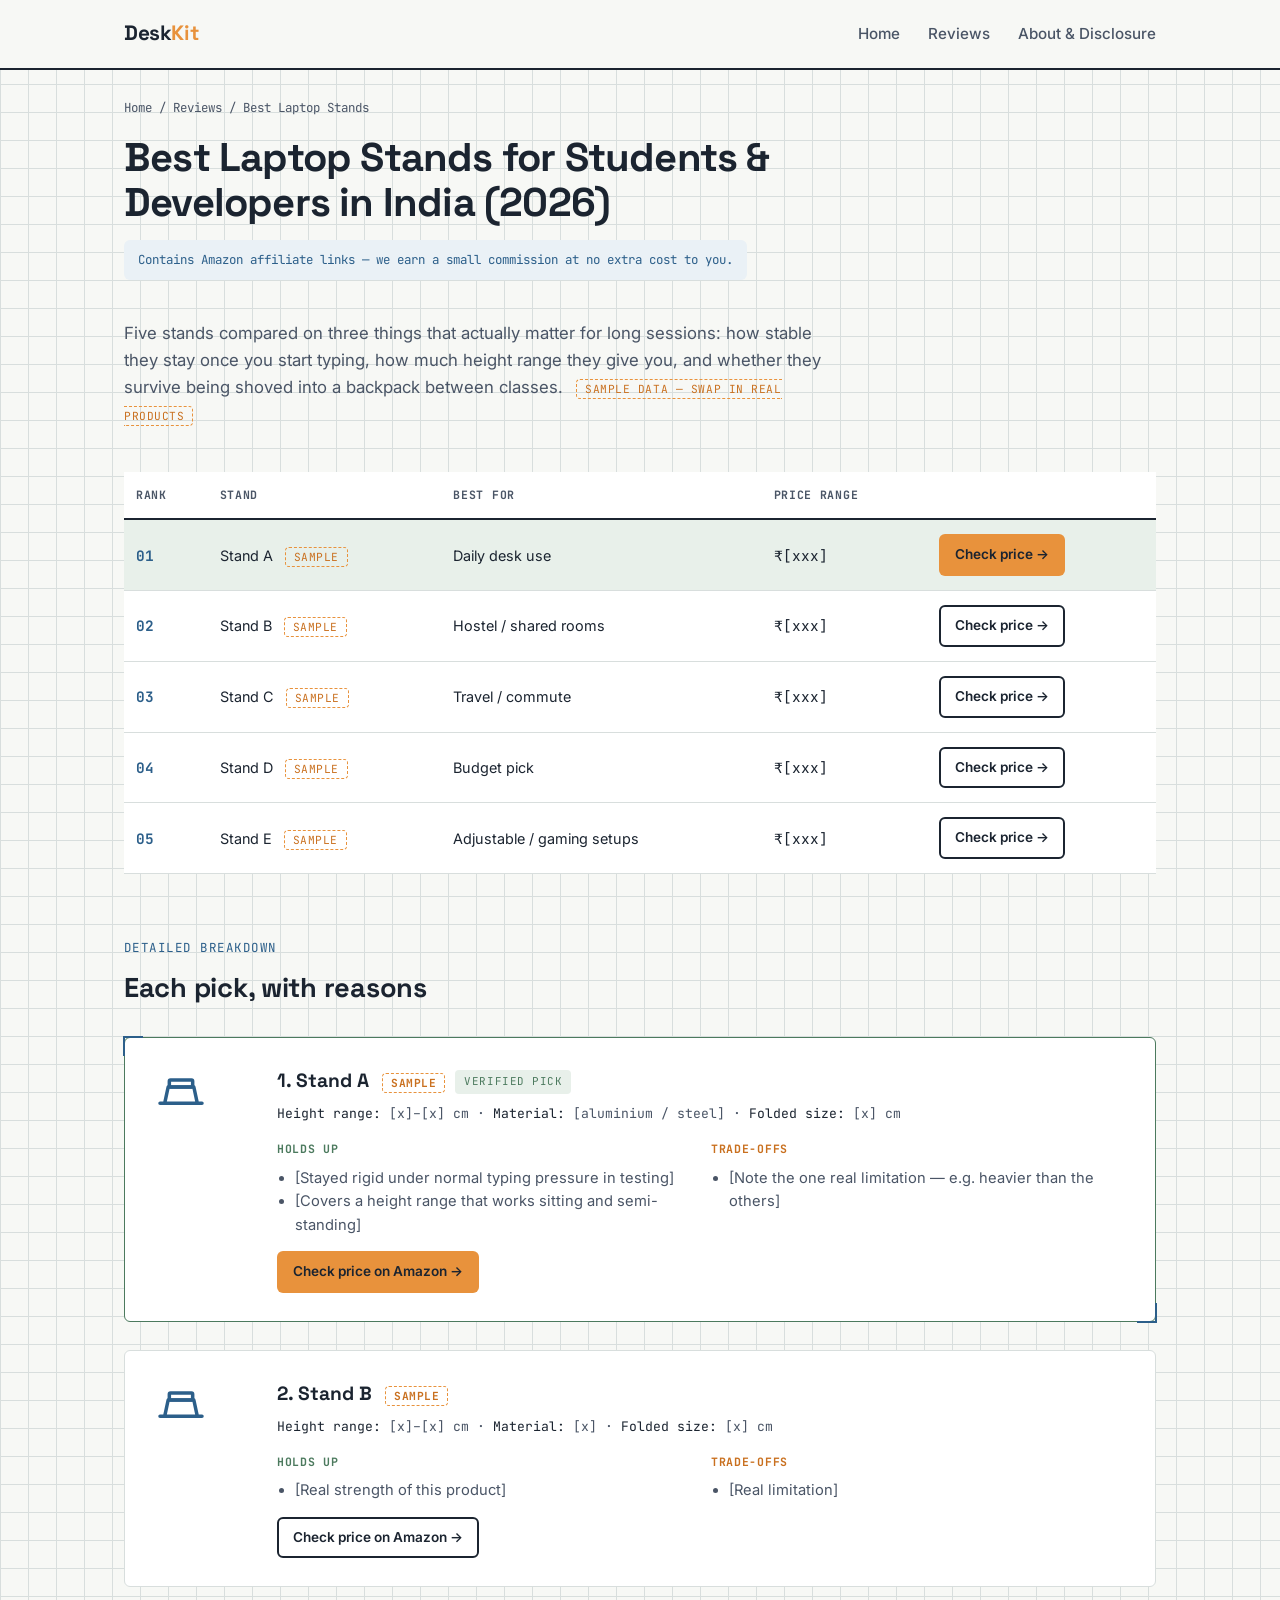
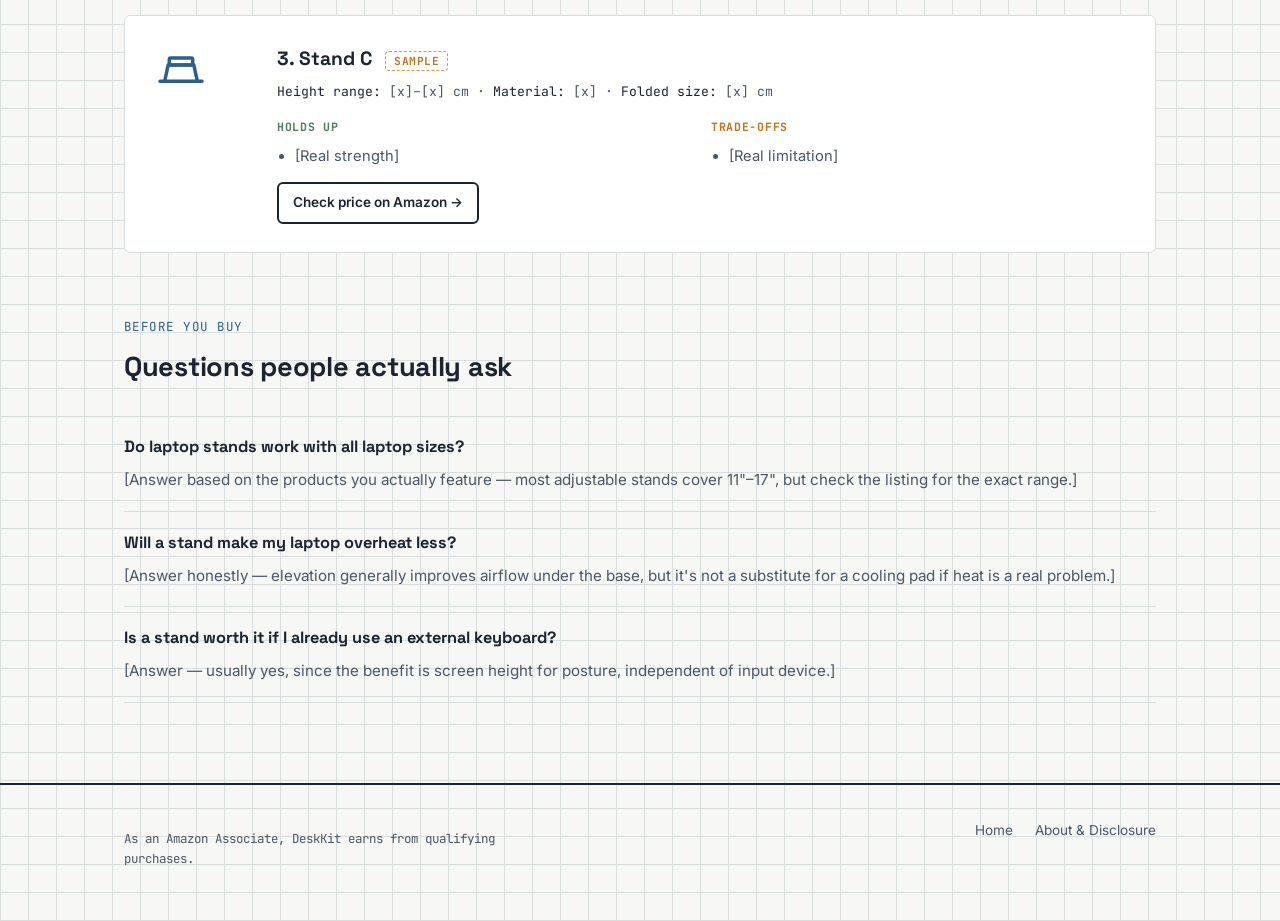
==== reviews/best-laptop-stands.html @ d8e2a45a "first commit" ====
<!DOCTYPE html>
<html lang="en">
<head>
<meta charset="UTF-8">
<meta name="viewport" content="width=device-width, initial-scale=1.0">
<title>Best Laptop Stands for Students &amp; Developers in India (2026) — DeskKit</title>
<meta name="description" content="Five laptop stands compared on height range, stability and packability for students and developers working from a desk, hostel room or library.">
<link rel="preconnect" href="https://fonts.googleapis.com">
<link href="https://fonts.googleapis.com/css2?family=Space+Grotesk:wght@500;700&family=Inter:wght@400;500;600&family=JetBrains+Mono:wght@400;500&display=swap" rel="stylesheet">
<link rel="stylesheet" href="../assets/style.css">
</head>
<body>

<header class="site-header">
  <div class="wrap">
    <a href="../index.html" class="logo">Desk<span>Kit</span></a>
    <nav class="main-nav" id="mainNav">
      <a href="../index.html">Home</a>
      <a href="best-laptop-stands.html">Reviews</a>
      <a href="../about.html">About &amp; Disclosure</a>
    </nav>
    <button class="nav-toggle" id="navToggle" aria-label="Toggle menu" aria-expanded="false">≡</button>
  </div>
</header>

<main class="wrap">
  <p class="breadcrumb"><a href="../index.html">Home</a> / <a href="../index.html">Reviews</a> / Best Laptop Stands</p>

  <div class="review-header">
    <h1>Best Laptop Stands for Students &amp; Developers in India (2026)</h1>
    <span class="disclosure-note">Contains Amazon affiliate links — we earn a small commission at no extra cost to you.</span>
    <p class="lead-text">Five stands compared on three things that actually matter for long sessions: how stable they stay once you start typing, how much height range they give you, and whether they survive being shoved into a backpack between classes. <span class="sample-flag">Sample data — swap in real products</span></p>
  </div>

  <div class="spec-table-wrap">
    <table class="spec-table">
      <thead>
        <tr>
          <th>Rank</th>
          <th>Stand</th>
          <th>Best for</th>
          <th>Price range</th>
          <th></th>
        </tr>
      </thead>
      <tbody>
        <tr class="is-top">
          <td class="rank">01</td>
          <td>Stand A <span class="sample-flag">sample</span></td>
          <td>Daily desk use</td>
          <td class="price">₹[xxx]</td>
          <td><a href="#REPLACE_WITH_AMAZON_AFFILIATE_LINK" class="btn btn-primary btn-sm">Check price →</a></td>
        </tr>
        <tr>
          <td class="rank">02</td>
          <td>Stand B <span class="sample-flag">sample</span></td>
          <td>Hostel / shared rooms</td>
          <td class="price">₹[xxx]</td>
          <td><a href="#REPLACE_WITH_AMAZON_AFFILIATE_LINK" class="btn btn-outline btn-sm">Check price →</a></td>
        </tr>
        <tr>
          <td class="rank">03</td>
          <td>Stand C <span class="sample-flag">sample</span></td>
          <td>Travel / commute</td>
          <td class="price">₹[xxx]</td>
          <td><a href="#REPLACE_WITH_AMAZON_AFFILIATE_LINK" class="btn btn-outline btn-sm">Check price →</a></td>
        </tr>
        <tr>
          <td class="rank">04</td>
          <td>Stand D <span class="sample-flag">sample</span></td>
          <td>Budget pick</td>
          <td class="price">₹[xxx]</td>
          <td><a href="#REPLACE_WITH_AMAZON_AFFILIATE_LINK" class="btn btn-outline btn-sm">Check price →</a></td>
        </tr>
        <tr>
          <td class="rank">05</td>
          <td>Stand E <span class="sample-flag">sample</span></td>
          <td>Adjustable / gaming setups</td>
          <td class="price">₹[xxx]</td>
          <td><a href="#REPLACE_WITH_AMAZON_AFFILIATE_LINK" class="btn btn-outline btn-sm">Check price →</a></td>
        </tr>
      </tbody>
    </table>
  </div>

  <div class="section-head">
    <p class="eyebrow">Detailed breakdown</p>
    <h2>Each pick, with reasons</h2>
  </div>

  <div class="product-block is-verified reveal frame-marks">
    <svg class="icon" viewBox="0 0 24 24" fill="none" stroke="currentColor" stroke-width="1.5">
      <path d="M3 16h18M5 16l1.5-7h11L19 16" stroke-linecap="round" stroke-linejoin="round"/>
      <rect x="7" y="6" width="10" height="3" rx="0.5"/>
    </svg>
    <div>
      <div class="product-title-row">
        <h3>1. Stand A <span class="sample-flag">sample</span></h3>
        <span class="badge-verified">Verified pick</span>
      </div>
      <div class="spec-row"><span class="label">Height range:</span> [x]–[x] cm · <span class="label">Material:</span> [aluminium / steel] · <span class="label">Folded size:</span> [x] cm</div>
      <div class="pros-cons">
        <div class="pros">
          <h4>Holds up</h4>
          <ul>
            <li>[Stayed rigid under normal typing pressure in testing]</li>
            <li>[Covers a height range that works sitting and semi-standing]</li>
          </ul>
        </div>
        <div class="cons">
          <h4>Trade-offs</h4>
          <ul>
            <li>[Note the one real limitation — e.g. heavier than the others]</li>
          </ul>
        </div>
      </div>
      <a href="#REPLACE_WITH_AMAZON_AFFILIATE_LINK" class="btn btn-primary btn-sm">Check price on Amazon →</a>
    </div>
  </div>

  <div class="product-block reveal">
    <svg class="icon" viewBox="0 0 24 24" fill="none" stroke="currentColor" stroke-width="1.5">
      <path d="M3 16h18M5 16l1.5-7h11L19 16" stroke-linecap="round" stroke-linejoin="round"/>
      <rect x="7" y="6" width="10" height="3" rx="0.5"/>
    </svg>
    <div>
      <div class="product-title-row">
        <h3>2. Stand B <span class="sample-flag">sample</span></h3>
      </div>
      <div class="spec-row"><span class="label">Height range:</span> [x]–[x] cm · <span class="label">Material:</span> [x] · <span class="label">Folded size:</span> [x] cm</div>
      <div class="pros-cons">
        <div class="pros">
          <h4>Holds up</h4>
          <ul>
            <li>[Real strength of this product]</li>
          </ul>
        </div>
        <div class="cons">
          <h4>Trade-offs</h4>
          <ul>
            <li>[Real limitation]</li>
          </ul>
        </div>
      </div>
      <a href="#REPLACE_WITH_AMAZON_AFFILIATE_LINK" class="btn btn-outline btn-sm">Check price on Amazon →</a>
    </div>
  </div>

  <div class="product-block reveal">
    <svg class="icon" viewBox="0 0 24 24" fill="none" stroke="currentColor" stroke-width="1.5">
      <path d="M3 16h18M5 16l1.5-7h11L19 16" stroke-linecap="round" stroke-linejoin="round"/>
      <rect x="7" y="6" width="10" height="3" rx="0.5"/>
    </svg>
    <div>
      <div class="product-title-row">
        <h3>3. Stand C <span class="sample-flag">sample</span></h3>
      </div>
      <div class="spec-row"><span class="label">Height range:</span> [x]–[x] cm · <span class="label">Material:</span> [x] · <span class="label">Folded size:</span> [x] cm</div>
      <div class="pros-cons">
        <div class="pros">
          <h4>Holds up</h4>
          <ul><li>[Real strength]</li></ul>
        </div>
        <div class="cons">
          <h4>Trade-offs</h4>
          <ul><li>[Real limitation]</li></ul>
        </div>
      </div>
      <a href="#REPLACE_WITH_AMAZON_AFFILIATE_LINK" class="btn btn-outline btn-sm">Check price on Amazon →</a>
    </div>
  </div>

  <div class="section-head">
    <p class="eyebrow">Before you buy</p>
    <h2>Questions people actually ask</h2>
  </div>

  <div class="faq">
    <div class="faq-item">
      <h4>Do laptop stands work with all laptop sizes?</h4>
      <p>[Answer based on the products you actually feature — most adjustable stands cover 11"–17", but check the listing for the exact range.]</p>
    </div>
    <div class="faq-item">
      <h4>Will a stand make my laptop overheat less?</h4>
      <p>[Answer honestly — elevation generally improves airflow under the base, but it's not a substitute for a cooling pad if heat is a real problem.]</p>
    </div>
    <div class="faq-item">
      <h4>Is a stand worth it if I already use an external keyboard?</h4>
      <p>[Answer — usually yes, since the benefit is screen height for posture, independent of input device.]</p>
    </div>
  </div>

</main>

<footer class="site-footer">
  <div class="wrap">
    <p class="footer-disclosure">As an Amazon Associate, DeskKit earns from qualifying purchases.</p>
    <div class="footer-links">
      <a href="../index.html">Home</a>
      <a href="../about.html">About &amp; Disclosure</a>
    </div>
  </div>
</footer>

<script src="../assets/script.js"></script>
</body>
</html>
---- assets/style.css ----
/* ===========================================================
   DeskKit — design tokens
   Aesthetic: engineering notebook / blueprint datasheet.
   Subject: desk gear reviewed the way a developer reviews a PR —
   specs, trade-offs, no fluff.
   =========================================================== */

:root {
  --paper: #F7F8F5;
  --paper-card: #FFFFFF;
  --ink: #1B2430;
  --ink-soft: #4A5566;
  --blueprint: #2C5F8A;
  --blueprint-light: #4A7FA8;
  --amber: #E8923C;
  --amber-dark: #C9701F;
  --grid-line: #D8DEDD;
  --verified: #4C7A5E;
  --verified-bg: #E8F0EA;

  --font-display: 'Space Grotesk', sans-serif;
  --font-body: 'Inter', sans-serif;
  --font-mono: 'JetBrains Mono', monospace;

  --maxw: 1080px;
  --radius: 6px;
}

* { box-sizing: border-box; }
html { scroll-behavior: smooth; }
@media (prefers-reduced-motion: reduce) {
  html { scroll-behavior: auto; }
  * { animation-duration: 0.01ms !important; transition-duration: 0.01ms !important; }
}

body {
  margin: 0;
  font-family: var(--font-body);
  color: var(--ink);
  background-color: var(--paper);
  background-image:
    linear-gradient(var(--grid-line) 1px, transparent 1px),
    linear-gradient(90deg, var(--grid-line) 1px, transparent 1px);
  background-size: 28px 28px;
  line-height: 1.6;
  -webkit-font-smoothing: antialiased;
}

a { color: var(--blueprint); text-decoration: none; }
a:hover { color: var(--blueprint-light); text-decoration: underline; }

:focus-visible {
  outline: 2px solid var(--amber);
  outline-offset: 2px;
}

img, svg { display: block; max-width: 100%; }

.wrap {
  max-width: var(--maxw);
  margin: 0 auto;
  padding: 0 24px;
}

.mono { font-family: var(--font-mono); }

/* ---------- header ---------- */
header.site-header {
  border-bottom: 2px solid var(--ink);
  background: var(--paper);
  position: sticky;
  top: 0;
  z-index: 50;
}
.site-header .wrap {
  display: flex;
  align-items: center;
  justify-content: space-between;
  height: 68px;
}
.logo {
  font-family: var(--font-display);
  font-weight: 700;
  font-size: 1.3rem;
  color: var(--ink);
  letter-spacing: -0.02em;
}
.logo span { color: var(--amber); }
nav.main-nav { display: flex; gap: 28px; align-items: center; }
nav.main-nav a {
  color: var(--ink-soft);
  font-size: 0.95rem;
  font-weight: 500;
}
nav.main-nav a:hover { color: var(--blueprint); text-decoration: none; }
.nav-toggle {
  display: none;
  background: none;
  border: 2px solid var(--ink);
  border-radius: var(--radius);
  width: 40px; height: 40px;
  cursor: pointer;
  font-family: var(--font-mono);
}

@media (max-width: 720px) {
  nav.main-nav {
    display: none;
    position: absolute;
    top: 68px; left: 0; right: 0;
    background: var(--paper);
    border-bottom: 2px solid var(--ink);
    flex-direction: column;
    align-items: flex-start;
    padding: 16px 24px 24px;
    gap: 16px;
  }
  nav.main-nav.open { display: flex; }
  .nav-toggle { display: block; }
}

/* ---------- blueprint corner-mark frame (signature element) ---------- */
.frame-marks { position: relative; }
.frame-marks::before,
.frame-marks::after {
  content: '';
  position: absolute;
  width: 18px;
  height: 18px;
  pointer-events: none;
}
.frame-marks::before {
  top: -2px; left: -2px;
  border-top: 2.5px solid var(--blueprint);
  border-left: 2.5px solid var(--blueprint);
}
.frame-marks::after {
  bottom: -2px; right: -2px;
  border-bottom: 2.5px solid var(--blueprint);
  border-right: 2.5px solid var(--blueprint);
}

/* ---------- hero ---------- */
.hero {
  padding: 72px 0 56px;
}
.eyebrow {
  font-family: var(--font-mono);
  font-size: 0.78rem;
  letter-spacing: 0.12em;
  text-transform: uppercase;
  color: var(--blueprint);
  margin: 0 0 14px;
}
.hero-box {
  background: var(--paper-card);
  border: 1px solid var(--grid-line);
  padding: 40px;
  border-radius: var(--radius);
}
.hero h1 {
  font-family: var(--font-display);
  font-size: clamp(2rem, 5vw, 3.1rem);
  line-height: 1.08;
  letter-spacing: -0.02em;
  margin: 0 0 18px;
  max-width: 16ch;
}
.hero p.lead {
  font-size: 1.08rem;
  color: var(--ink-soft);
  max-width: 52ch;
  margin: 0 0 28px;
}
.specs-strip {
  display: flex;
  flex-wrap: wrap;
  gap: 20px;
  font-family: var(--font-mono);
  font-size: 0.82rem;
  color: var(--ink-soft);
  border-top: 1px dashed var(--grid-line);
  padding-top: 18px;
  margin-top: 8px;
}
.specs-strip strong { color: var(--ink); }

/* ---------- buttons ---------- */
.btn {
  display: inline-flex;
  align-items: center;
  gap: 8px;
  font-family: var(--font-body);
  font-weight: 600;
  font-size: 0.95rem;
  padding: 11px 20px;
  border-radius: var(--radius);
  border: 2px solid transparent;
  cursor: pointer;
}
.btn-primary {
  background: var(--amber);
  color: var(--ink);
}
.btn-primary:hover { background: var(--amber-dark); text-decoration: none; }
.btn-outline {
  background: transparent;
  border-color: var(--ink);
  color: var(--ink);
}
.btn-outline:hover { background: var(--ink); color: var(--paper); text-decoration: none; }
.btn-sm { font-size: 0.85rem; padding: 8px 14px; }

/* ---------- section heading ---------- */
.section-head { margin: 64px 0 28px; }
.section-head .eyebrow { margin-bottom: 8px; }
.section-head h2 {
  font-family: var(--font-display);
  font-size: 1.7rem;
  margin: 0;
  letter-spacing: -0.01em;
}

/* ---------- category grid ---------- */
.cat-grid {
  display: grid;
  grid-template-columns: repeat(3, 1fr);
  gap: 18px;
}
@media (max-width: 800px) { .cat-grid { grid-template-columns: repeat(2, 1fr); } }
@media (max-width: 520px) { .cat-grid { grid-template-columns: 1fr; } }

.cat-card {
  background: var(--paper-card);
  border: 1px solid var(--grid-line);
  border-radius: var(--radius);
  padding: 22px;
  transition: border-color 0.15s ease, transform 0.15s ease;
}
a.cat-card:hover {
  border-color: var(--blueprint);
  transform: translateY(-2px);
  text-decoration: none;
}
.cat-card .icon { width: 36px; height: 36px; color: var(--blueprint); margin-bottom: 14px; }
.cat-card h3 {
  font-family: var(--font-display);
  font-size: 1.05rem;
  margin: 0 0 6px;
  color: var(--ink);
}
.cat-card p { margin: 0; font-size: 0.88rem; color: var(--ink-soft); }
.tag-soon {
  display: inline-block;
  font-family: var(--font-mono);
  font-size: 0.68rem;
  letter-spacing: 0.06em;
  text-transform: uppercase;
  color: var(--blueprint);
  background: #EAF1F6;
  padding: 3px 8px;
  border-radius: 4px;
  margin-top: 10px;
}

/* ---------- featured callout ---------- */
.callout {
  background: var(--paper-card);
  border: 1px solid var(--grid-line);
  border-radius: var(--radius);
  padding: 32px;
  display: flex;
  gap: 28px;
  align-items: center;
  flex-wrap: wrap;
  justify-content: space-between;
}
.callout .icon-big { width: 64px; height: 64px; color: var(--blueprint); flex: none; }
.callout-text { flex: 1; min-width: 220px; }
.callout-text .eyebrow { margin-bottom: 6px; }
.callout-text h3 { font-family: var(--font-display); margin: 0 0 8px; font-size: 1.25rem; }
.callout-text p { margin: 0; color: var(--ink-soft); }

/* ---------- footer ---------- */
footer.site-footer {
  border-top: 2px solid var(--ink);
  margin-top: 80px;
  padding: 32px 0 40px;
}
footer.site-footer .wrap {
  display: flex;
  justify-content: space-between;
  align-items: flex-start;
  flex-wrap: wrap;
  gap: 16px;
}
.footer-disclosure {
  font-family: var(--font-mono);
  font-size: 0.78rem;
  color: var(--ink-soft);
  max-width: 60ch;
}
.footer-links a { margin-left: 18px; font-size: 0.85rem; color: var(--ink-soft); }
.footer-links a:first-child { margin-left: 0; }

/* ---------- review page ---------- */
.breadcrumb {
  font-family: var(--font-mono);
  font-size: 0.78rem;
  color: var(--ink-soft);
  margin: 28px 0 18px;
}
.breadcrumb a { color: var(--ink-soft); }
.review-header { padding-bottom: 8px; }
.review-header h1 {
  font-family: var(--font-display);
  font-size: clamp(1.7rem, 4vw, 2.5rem);
  line-height: 1.12;
  letter-spacing: -0.02em;
  margin: 0 0 14px;
  max-width: 28ch;
}
.disclosure-note {
  font-family: var(--font-mono);
  font-size: 0.78rem;
  color: var(--blueprint);
  background: #EAF1F6;
  border-radius: var(--radius);
  padding: 10px 14px;
  display: inline-block;
  margin-bottom: 24px;
}
.sample-flag {
  font-family: var(--font-mono);
  font-size: 0.7rem;
  letter-spacing: 0.05em;
  text-transform: uppercase;
  color: var(--amber-dark);
  border: 1px dashed var(--amber);
  border-radius: 4px;
  padding: 2px 8px;
  margin-left: 8px;
}
.lead-text { font-size: 1.05rem; color: var(--ink-soft); max-width: 64ch; margin-bottom: 36px; }

/* spec-sheet quick-picks table */
.spec-table-wrap { overflow-x: auto; margin-bottom: 48px; }
table.spec-table {
  width: 100%;
  border-collapse: collapse;
  font-size: 0.9rem;
  background: var(--paper-card);
}
table.spec-table th, table.spec-table td {
  border-bottom: 1px solid var(--grid-line);
  padding: 14px 12px;
  text-align: left;
  vertical-align: middle;
}
table.spec-table th {
  font-family: var(--font-mono);
  font-size: 0.72rem;
  letter-spacing: 0.06em;
  text-transform: uppercase;
  color: var(--ink-soft);
  border-bottom: 2px solid var(--ink);
}
table.spec-table td.rank {
  font-family: var(--font-mono);
  color: var(--blueprint);
  font-weight: 700;
}
table.spec-table td.price { font-family: var(--font-mono); }
tr.is-top td { background: var(--verified-bg); }

/* product detail blocks */
.product-block {
  background: var(--paper-card);
  border: 1px solid var(--grid-line);
  border-radius: var(--radius);
  padding: 28px;
  margin-bottom: 28px;
  display: grid;
  grid-template-columns: 100px 1fr;
  gap: 24px;
}
@media (max-width: 600px) { .product-block { grid-template-columns: 1fr; } }
.product-block .icon { width: 56px; height: 56px; color: var(--blueprint); }
.product-block.is-verified { border-color: var(--verified); }
.product-title-row { display: flex; align-items: center; gap: 10px; flex-wrap: wrap; margin-bottom: 6px; }
.product-title-row h3 { font-family: var(--font-display); margin: 0; font-size: 1.2rem; }
.badge-verified {
  font-family: var(--font-mono);
  font-size: 0.68rem;
  letter-spacing: 0.05em;
  text-transform: uppercase;
  color: var(--verified);
  background: var(--verified-bg);
  padding: 3px 9px;
  border-radius: 4px;
}
.pros-cons { display: grid; grid-template-columns: 1fr 1fr; gap: 18px; margin: 14px 0; }
@media (max-width: 480px) { .pros-cons { grid-template-columns: 1fr; } }
.pros-cons h4 {
  font-family: var(--font-mono);
  font-size: 0.72rem;
  letter-spacing: 0.06em;
  text-transform: uppercase;
  margin: 0 0 8px;
}
.pros-cons .pros h4 { color: var(--verified); }
.pros-cons .cons h4 { color: var(--amber-dark); }
.pros-cons ul { margin: 0; padding-left: 18px; font-size: 0.92rem; color: var(--ink-soft); }
.spec-row {
  font-family: var(--font-mono);
  font-size: 0.82rem;
  color: var(--ink-soft);
  margin-bottom: 16px;
}
.spec-row span.label { color: var(--ink); }

/* FAQ */
.faq-item { border-bottom: 1px solid var(--grid-line); padding: 18px 0; }
.faq-item h4 { font-family: var(--font-display); font-size: 1.02rem; margin: 0 0 8px; }
.faq-item p { margin: 0; color: var(--ink-soft); font-size: 0.95rem; }

/* reveal-on-scroll (subtle, respects reduced motion) */
.reveal { opacity: 0; transform: translateY(10px); transition: opacity 0.5s ease, transform 0.5s ease; }
.reveal.is-visible { opacity: 1; transform: translateY(0); }
@media (prefers-reduced-motion: reduce) {
  .reveal { opacity: 1; transform: none; }
}

/* about page */
.prose { max-width: 68ch; }
.prose h2 { font-family: var(--font-display); margin-top: 40px; }
.prose p { color: var(--ink-soft); }
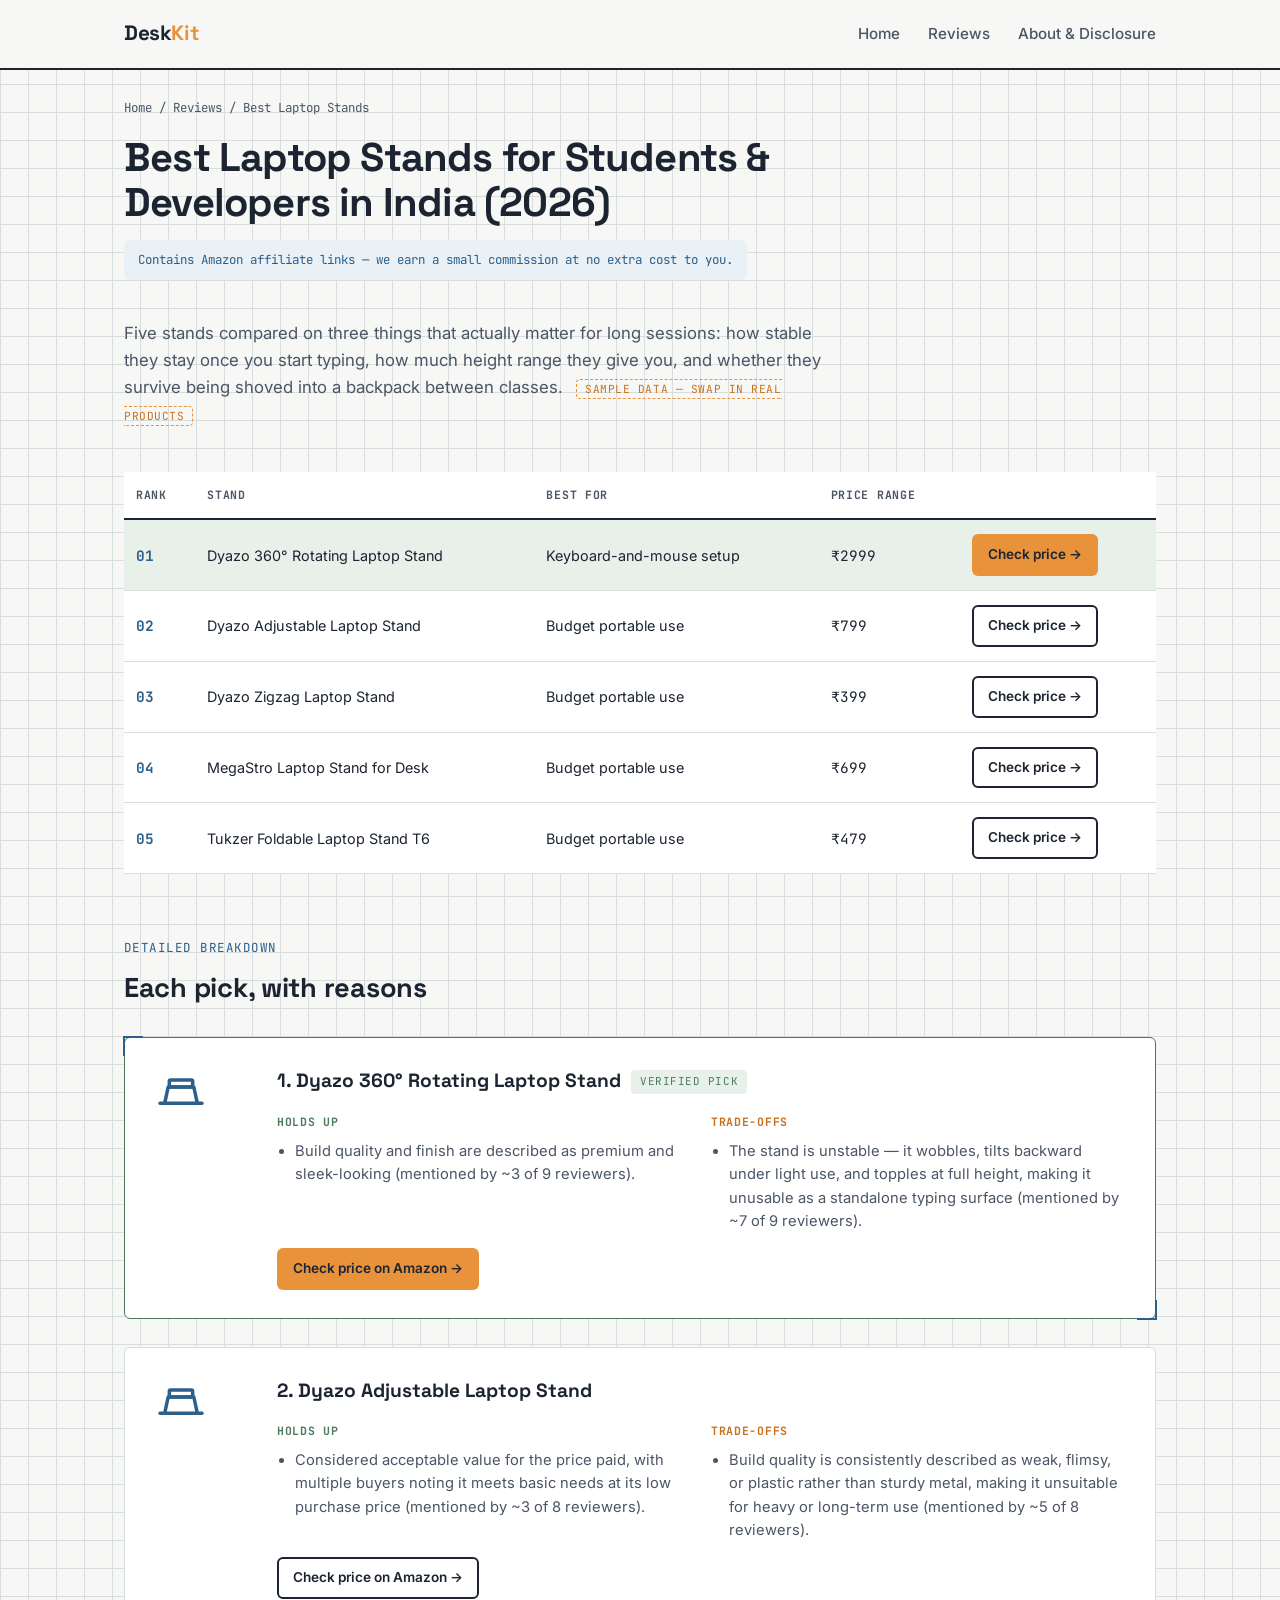
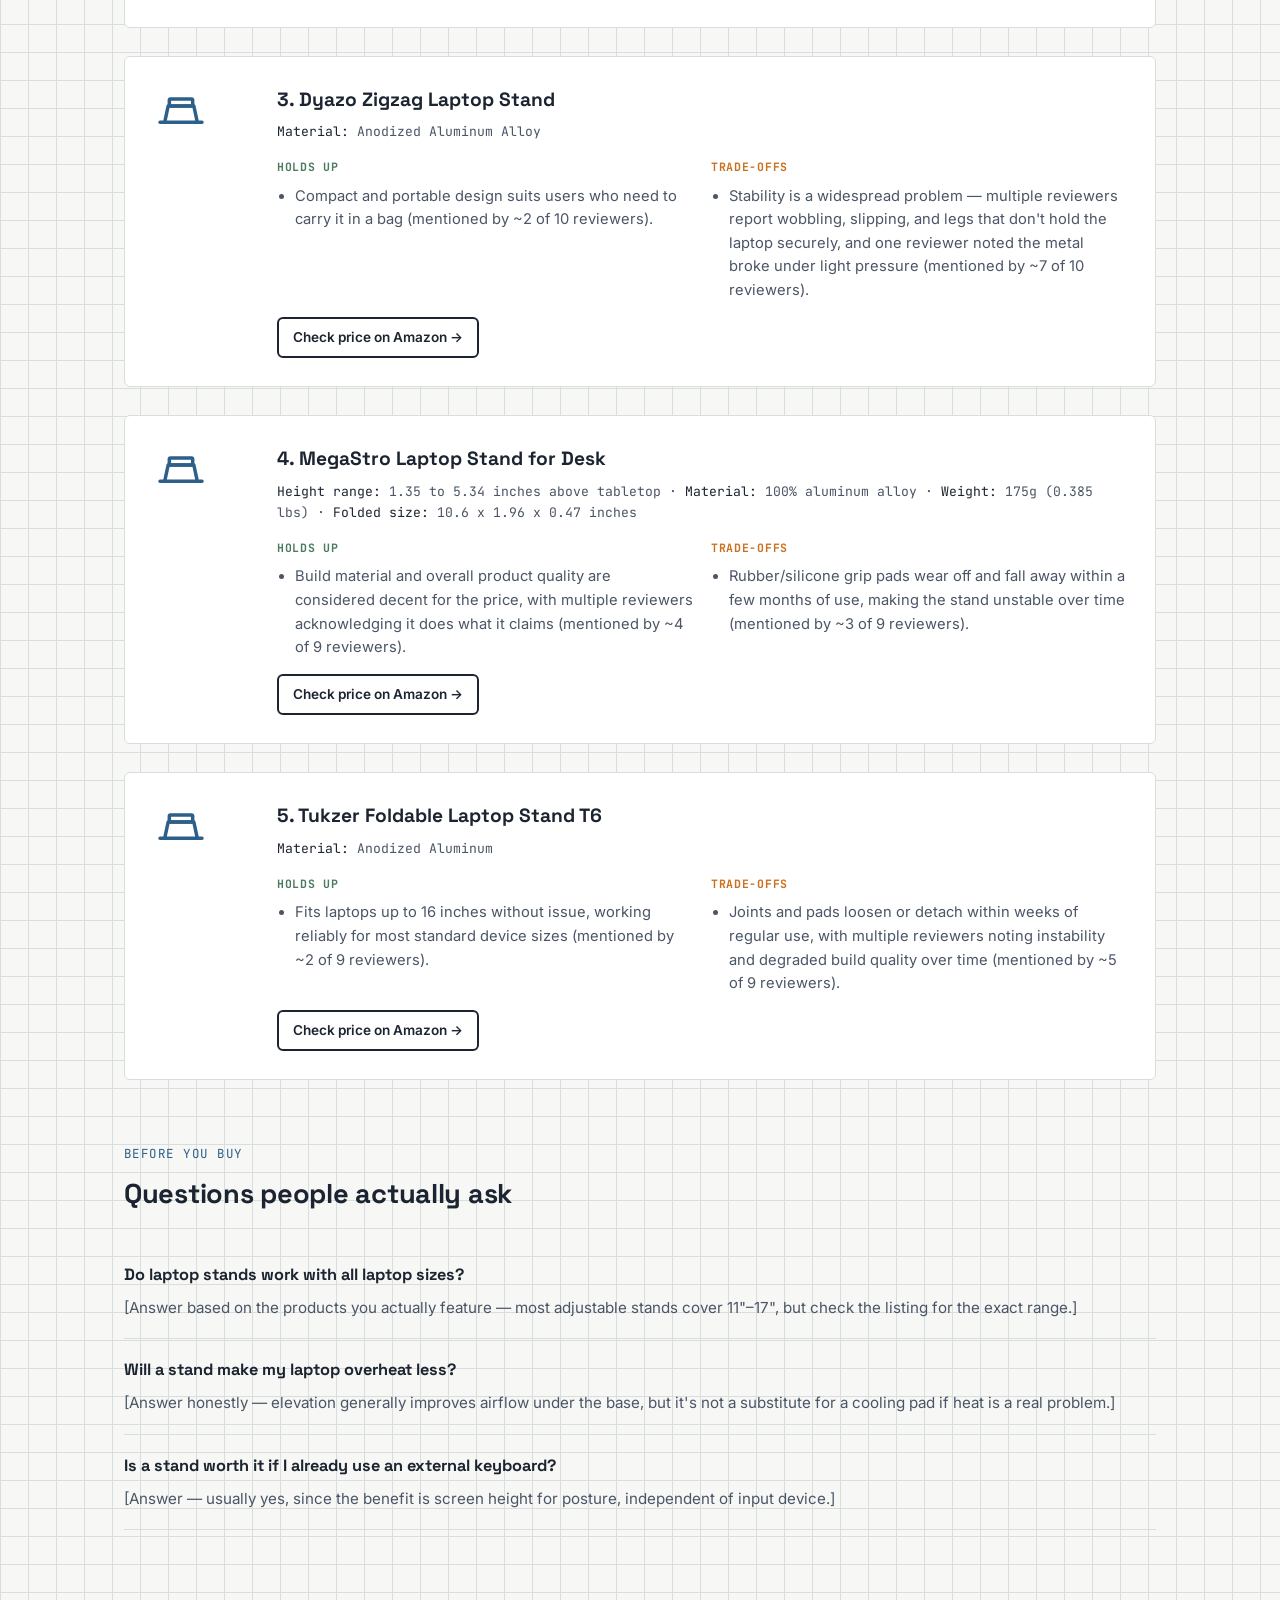
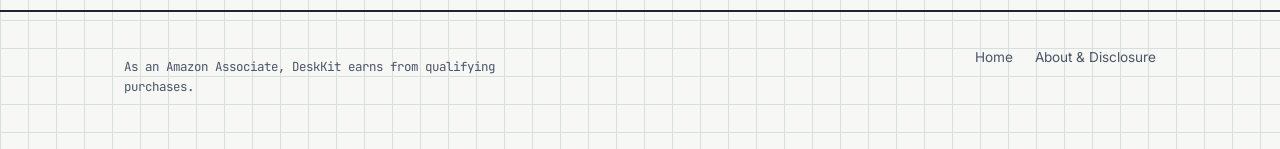
==== commit 2e427253: "5 laptop stands data updated" ====
--- a/reviews/best-laptop-stands.html
+++ b/reviews/best-laptop-stands.html
@@ -1,207 +1,300 @@
 <!DOCTYPE html>
 <html lang="en">
+
 <head>
-<meta charset="UTF-8">
-<meta name="viewport" content="width=device-width, initial-scale=1.0">
-<title>Best Laptop Stands for Students &amp; Developers in India (2026) — DeskKit</title>
-<meta name="description" content="Five laptop stands compared on height range, stability and packability for students and developers working from a desk, hostel room or library.">
-<link rel="preconnect" href="https://fonts.googleapis.com">
-<link href="https://fonts.googleapis.com/css2?family=Space+Grotesk:wght@500;700&family=Inter:wght@400;500;600&family=JetBrains+Mono:wght@400;500&display=swap" rel="stylesheet">
-<link rel="stylesheet" href="../assets/style.css">
+  <meta charset="UTF-8">
+  <meta name="viewport" content="width=device-width, initial-scale=1.0">
+  <title>Best Laptop Stands for Students &amp; Developers in India (2026) — DeskKit</title>
+  <meta name="description"
+    content="Five laptop stands compared on height range, stability and packability for students and developers working from a desk, hostel room or library.">
+  <link rel="preconnect" href="https://fonts.googleapis.com">
+  <link
+    href="https://fonts.googleapis.com/css2?family=Space+Grotesk:wght@500;700&family=Inter:wght@400;500;600&family=JetBrains+Mono:wght@400;500&display=swap"
+    rel="stylesheet">
+  <link rel="stylesheet" href="../assets/style.css">
 </head>
+
 <body>
 
-<header class="site-header">
-  <div class="wrap">
-    <a href="../index.html" class="logo">Desk<span>Kit</span></a>
-    <nav class="main-nav" id="mainNav">
-      <a href="../index.html">Home</a>
-      <a href="best-laptop-stands.html">Reviews</a>
-      <a href="../about.html">About &amp; Disclosure</a>
-    </nav>
-    <button class="nav-toggle" id="navToggle" aria-label="Toggle menu" aria-expanded="false">≡</button>
-  </div>
-</header>
-
-<main class="wrap">
-  <p class="breadcrumb"><a href="../index.html">Home</a> / <a href="../index.html">Reviews</a> / Best Laptop Stands</p>
-
-  <div class="review-header">
-    <h1>Best Laptop Stands for Students &amp; Developers in India (2026)</h1>
-    <span class="disclosure-note">Contains Amazon affiliate links — we earn a small commission at no extra cost to you.</span>
-    <p class="lead-text">Five stands compared on three things that actually matter for long sessions: how stable they stay once you start typing, how much height range they give you, and whether they survive being shoved into a backpack between classes. <span class="sample-flag">Sample data — swap in real products</span></p>
-  </div>
-
-  <div class="spec-table-wrap">
-    <table class="spec-table">
-      <thead>
-        <tr>
-          <th>Rank</th>
-          <th>Stand</th>
-          <th>Best for</th>
-          <th>Price range</th>
-          <th></th>
-        </tr>
-      </thead>
-      <tbody>
-        <tr class="is-top">
-          <td class="rank">01</td>
-          <td>Stand A <span class="sample-flag">sample</span></td>
-          <td>Daily desk use</td>
-          <td class="price">₹[xxx]</td>
-          <td><a href="#REPLACE_WITH_AMAZON_AFFILIATE_LINK" class="btn btn-primary btn-sm">Check price →</a></td>
-        </tr>
-        <tr>
-          <td class="rank">02</td>
-          <td>Stand B <span class="sample-flag">sample</span></td>
-          <td>Hostel / shared rooms</td>
-          <td class="price">₹[xxx]</td>
-          <td><a href="#REPLACE_WITH_AMAZON_AFFILIATE_LINK" class="btn btn-outline btn-sm">Check price →</a></td>
-        </tr>
-        <tr>
-          <td class="rank">03</td>
-          <td>Stand C <span class="sample-flag">sample</span></td>
-          <td>Travel / commute</td>
-          <td class="price">₹[xxx]</td>
-          <td><a href="#REPLACE_WITH_AMAZON_AFFILIATE_LINK" class="btn btn-outline btn-sm">Check price →</a></td>
-        </tr>
-        <tr>
-          <td class="rank">04</td>
-          <td>Stand D <span class="sample-flag">sample</span></td>
-          <td>Budget pick</td>
-          <td class="price">₹[xxx]</td>
-          <td><a href="#REPLACE_WITH_AMAZON_AFFILIATE_LINK" class="btn btn-outline btn-sm">Check price →</a></td>
-        </tr>
-        <tr>
-          <td class="rank">05</td>
-          <td>Stand E <span class="sample-flag">sample</span></td>
-          <td>Adjustable / gaming setups</td>
-          <td class="price">₹[xxx]</td>
-          <td><a href="#REPLACE_WITH_AMAZON_AFFILIATE_LINK" class="btn btn-outline btn-sm">Check price →</a></td>
-        </tr>
-      </tbody>
-    </table>
-  </div>
-
-  <div class="section-head">
-    <p class="eyebrow">Detailed breakdown</p>
-    <h2>Each pick, with reasons</h2>
-  </div>
-
-  <div class="product-block is-verified reveal frame-marks">
-    <svg class="icon" viewBox="0 0 24 24" fill="none" stroke="currentColor" stroke-width="1.5">
-      <path d="M3 16h18M5 16l1.5-7h11L19 16" stroke-linecap="round" stroke-linejoin="round"/>
-      <rect x="7" y="6" width="10" height="3" rx="0.5"/>
-    </svg>
-    <div>
-      <div class="product-title-row">
-        <h3>1. Stand A <span class="sample-flag">sample</span></h3>
-        <span class="badge-verified">Verified pick</span>
-      </div>
-      <div class="spec-row"><span class="label">Height range:</span> [x]–[x] cm · <span class="label">Material:</span> [aluminium / steel] · <span class="label">Folded size:</span> [x] cm</div>
-      <div class="pros-cons">
-        <div class="pros">
-          <h4>Holds up</h4>
-          <ul>
-            <li>[Stayed rigid under normal typing pressure in testing]</li>
-            <li>[Covers a height range that works sitting and semi-standing]</li>
-          </ul>
-        </div>
-        <div class="cons">
-          <h4>Trade-offs</h4>
-          <ul>
-            <li>[Note the one real limitation — e.g. heavier than the others]</li>
-          </ul>
-        </div>
-      </div>
-      <a href="#REPLACE_WITH_AMAZON_AFFILIATE_LINK" class="btn btn-primary btn-sm">Check price on Amazon →</a>
-    </div>
-  </div>
-
-  <div class="product-block reveal">
-    <svg class="icon" viewBox="0 0 24 24" fill="none" stroke="currentColor" stroke-width="1.5">
-      <path d="M3 16h18M5 16l1.5-7h11L19 16" stroke-linecap="round" stroke-linejoin="round"/>
-      <rect x="7" y="6" width="10" height="3" rx="0.5"/>
-    </svg>
-    <div>
-      <div class="product-title-row">
-        <h3>2. Stand B <span class="sample-flag">sample</span></h3>
-      </div>
-      <div class="spec-row"><span class="label">Height range:</span> [x]–[x] cm · <span class="label">Material:</span> [x] · <span class="label">Folded size:</span> [x] cm</div>
-      <div class="pros-cons">
-        <div class="pros">
-          <h4>Holds up</h4>
-          <ul>
-            <li>[Real strength of this product]</li>
-          </ul>
-        </div>
-        <div class="cons">
-          <h4>Trade-offs</h4>
-          <ul>
-            <li>[Real limitation]</li>
-          </ul>
-        </div>
-      </div>
-      <a href="#REPLACE_WITH_AMAZON_AFFILIATE_LINK" class="btn btn-outline btn-sm">Check price on Amazon →</a>
-    </div>
-  </div>
-
-  <div class="product-block reveal">
-    <svg class="icon" viewBox="0 0 24 24" fill="none" stroke="currentColor" stroke-width="1.5">
-      <path d="M3 16h18M5 16l1.5-7h11L19 16" stroke-linecap="round" stroke-linejoin="round"/>
-      <rect x="7" y="6" width="10" height="3" rx="0.5"/>
-    </svg>
-    <div>
-      <div class="product-title-row">
-        <h3>3. Stand C <span class="sample-flag">sample</span></h3>
-      </div>
-      <div class="spec-row"><span class="label">Height range:</span> [x]–[x] cm · <span class="label">Material:</span> [x] · <span class="label">Folded size:</span> [x] cm</div>
-      <div class="pros-cons">
-        <div class="pros">
-          <h4>Holds up</h4>
-          <ul><li>[Real strength]</li></ul>
-        </div>
-        <div class="cons">
-          <h4>Trade-offs</h4>
-          <ul><li>[Real limitation]</li></ul>
-        </div>
-      </div>
-      <a href="#REPLACE_WITH_AMAZON_AFFILIATE_LINK" class="btn btn-outline btn-sm">Check price on Amazon →</a>
-    </div>
-  </div>
-
-  <div class="section-head">
-    <p class="eyebrow">Before you buy</p>
-    <h2>Questions people actually ask</h2>
-  </div>
-
-  <div class="faq">
-    <div class="faq-item">
-      <h4>Do laptop stands work with all laptop sizes?</h4>
-      <p>[Answer based on the products you actually feature — most adjustable stands cover 11"–17", but check the listing for the exact range.]</p>
-    </div>
-    <div class="faq-item">
-      <h4>Will a stand make my laptop overheat less?</h4>
-      <p>[Answer honestly — elevation generally improves airflow under the base, but it's not a substitute for a cooling pad if heat is a real problem.]</p>
-    </div>
-    <div class="faq-item">
-      <h4>Is a stand worth it if I already use an external keyboard?</h4>
-      <p>[Answer — usually yes, since the benefit is screen height for posture, independent of input device.]</p>
-    </div>
-  </div>
-
-</main>
-
-<footer class="site-footer">
-  <div class="wrap">
-    <p class="footer-disclosure">As an Amazon Associate, DeskKit earns from qualifying purchases.</p>
-    <div class="footer-links">
-      <a href="../index.html">Home</a>
-      <a href="../about.html">About &amp; Disclosure</a>
-    </div>
-  </div>
-</footer>
-
-<script src="../assets/script.js"></script>
+  <header class="site-header">
+    <div class="wrap">
+      <a href="../index.html" class="logo">Desk<span>Kit</span></a>
+      <nav class="main-nav" id="mainNav">
+        <a href="../index.html">Home</a>
+        <a href="best-laptop-stands.html">Reviews</a>
+        <a href="../about.html">About &amp; Disclosure</a>
+      </nav>
+      <button class="nav-toggle" id="navToggle" aria-label="Toggle menu" aria-expanded="false">≡</button>
+    </div>
+  </header>
+
+  <main class="wrap">
+    <p class="breadcrumb"><a href="../index.html">Home</a> / <a href="../index.html">Reviews</a> / Best Laptop Stands
+    </p>
+
+    <div class="review-header">
+      <h1>Best Laptop Stands for Students &amp; Developers in India (2026)</h1>
+      <span class="disclosure-note">Contains Amazon affiliate links — we earn a small commission at no extra cost to
+        you.</span>
+      <p class="lead-text">Five stands compared on three things that actually matter for long sessions: how stable they
+        stay once you start typing, how much height range they give you, and whether they survive being shoved into a
+        backpack between classes. <span class="sample-flag">Sample data — swap in real products</span></p>
+    </div>
+
+    <div class="spec-table-wrap">
+      <table class="spec-table">
+        <thead>
+          <tr>
+            <th>Rank</th>
+            <th>Stand</th>
+            <th>Best for</th>
+            <th>Price range</th>
+            <th></th>
+          </tr>
+        </thead>
+        <tbody>
+          <tr class="is-top">
+            <td class="rank">01</td>
+            <td>Dyazo 360° Rotating Laptop Stand</td>
+            <td>Keyboard-and-mouse setup</td>
+            <td class="price">₹2999</td>
+            <td><a href="https://amzn.to/4eRjySu" class="btn btn-primary btn-sm">Check price →</a></td>
+          </tr>
+          <tr>
+            <td class="rank">02</td>
+            <td>Dyazo Adjustable Laptop Stand</td>
+            <td>Budget portable use</td>
+            <td class="price">₹799</td>
+            <td><a href="https://amzn.to/4v2zSGp" class="btn btn-outline btn-sm">Check price →</a></td>
+          </tr>
+          <tr>
+            <td class="rank">03</td>
+            <td>Dyazo Zigzag Laptop Stand</td>
+            <td>Budget portable use</td>
+            <td class="price">₹399</td>
+            <td><a href="https://amzn.to/4fcuCer" class="btn btn-outline btn-sm">Check price →</a></td>
+          </tr>
+          <tr>
+            <td class="rank">04</td>
+            <td>MegaStro Laptop Stand for Desk</td>
+            <td>Budget portable use</td>
+            <td class="price">₹699</td>
+            <td><a
+                href=" Form Factor	Table Stand Compatible Devices	Laptops, Tablets Compatible Phone Models	Yes Mounting Type	Tabletop Other Special Features of the Product	Adjustable, Stable, Ultra Light and Durable Antenna Location	Desk Adjustable Length	Yes"
+                class="btn btn-outline btn-sm">Check price →</a></td>
+          </tr>
+          <tr>
+            <td class="rank">05</td>
+            <td>Tukzer Foldable Laptop Stand T6</td>
+            <td>Budget portable use</td>
+            <td class="price">₹479</td>
+            <td><a
+                href="Form Factor	Table Stand Compatible Devices	Laptops, Tablets Compatible Phone Models	Laptop, MacBook, iPad, Tablet, Notebook Mounting Type	Tabletop Other Special Features of the Product	Adjustable , Foldable , Lightweight , Portable Antenna Location	Desk Adjustable Length	Yes Fastening Type	Sticky Pad"
+                class="btn btn-outline btn-sm">Check price →</a></td>
+          </tr>
+        </tbody>
+      </table>
+    </div>
+
+    <div class="section-head">
+      <p class="eyebrow">Detailed breakdown</p>
+      <h2>Each pick, with reasons</h2>
+    </div>
+
+    <div class="product-block is-verified reveal frame-marks">
+      <svg class="icon" viewBox="0 0 24 24" fill="none" stroke="currentColor" stroke-width="1.5">
+        <path d="M3 16h18M5 16l1.5-7h11L19 16" stroke-linecap="round" stroke-linejoin="round" />
+        <rect x="7" y="6" width="10" height="3" rx="0.5" />
+      </svg>
+      <div>
+        <div class="product-title-row">
+          <h3>1. Dyazo 360° Rotating Laptop Stand</h3>
+          <span class="badge-verified">Verified pick</span>
+        </div>
+        <div class="spec-row"></div>
+        <div class="pros-cons">
+          <div class="pros">
+            <h4>Holds up</h4>
+            <ul>
+              <li>Build quality and finish are described as premium and sleek-looking (mentioned by ~3 of 9 reviewers).
+              </li>
+            </ul>
+          </div>
+          <div class="cons">
+            <h4>Trade-offs</h4>
+            <ul>
+              <li>The stand is unstable — it wobbles, tilts backward under light use, and topples at full height, making
+                it unusable as a standalone typing surface (mentioned by ~7 of 9 reviewers).</li>
+            </ul>
+          </div>
+        </div>
+        <a href="https://amzn.to/4eRjySu" class="btn btn-primary btn-sm">Check price on Amazon →</a>
+      </div>
+    </div>
+
+    <div class="product-block reveal">
+      <svg class="icon" viewBox="0 0 24 24" fill="none" stroke="currentColor" stroke-width="1.5">
+        <path d="M3 16h18M5 16l1.5-7h11L19 16" stroke-linecap="round" stroke-linejoin="round" />
+        <rect x="7" y="6" width="10" height="3" rx="0.5" />
+      </svg>
+      <div>
+        <div class="product-title-row">
+          <h3>2. Dyazo Adjustable Laptop Stand</h3>
+        </div>
+        <div class="spec-row"></div>
+        <div class="pros-cons">
+          <div class="pros">
+            <h4>Holds up</h4>
+            <ul>
+              <li>Considered acceptable value for the price paid, with multiple buyers noting it meets basic needs at
+                its low purchase price (mentioned by ~3 of 8 reviewers).</li>
+            </ul>
+          </div>
+          <div class="cons">
+            <h4>Trade-offs</h4>
+            <ul>
+              <li>Build quality is consistently described as weak, flimsy, or plastic rather than sturdy metal, making
+                it unsuitable for heavy or long-term use (mentioned by ~5 of 8 reviewers).</li>
+            </ul>
+          </div>
+        </div>
+        <a href="https://amzn.to/4v2zSGp" class="btn btn-outline btn-sm">Check price on Amazon →</a>
+      </div>
+    </div>
+
+    <div class="product-block reveal">
+      <svg class="icon" viewBox="0 0 24 24" fill="none" stroke="currentColor" stroke-width="1.5">
+        <path d="M3 16h18M5 16l1.5-7h11L19 16" stroke-linecap="round" stroke-linejoin="round" />
+        <rect x="7" y="6" width="10" height="3" rx="0.5" />
+      </svg>
+      <div>
+        <div class="product-title-row">
+          <h3>3. Dyazo Zigzag Laptop Stand</h3>
+        </div>
+        <div class="spec-row"><span class="label">Material:</span> Anodized Aluminum Alloy</div>
+        <div class="pros-cons">
+          <div class="pros">
+            <h4>Holds up</h4>
+            <ul>
+              <li>Compact and portable design suits users who need to carry it in a bag (mentioned by ~2 of 10
+                reviewers).</li>
+            </ul>
+          </div>
+          <div class="cons">
+            <h4>Trade-offs</h4>
+            <ul>
+              <li>Stability is a widespread problem — multiple reviewers report wobbling, slipping, and legs that don't
+                hold the laptop securely, and one reviewer noted the metal broke under light pressure (mentioned by ~7
+                of 10 reviewers).</li>
+            </ul>
+          </div>
+        </div>
+        <a href="https://amzn.to/4fcuCer" class="btn btn-outline btn-sm">Check price on Amazon →</a>
+      </div>
+    </div>
+
+    <div class="product-block reveal">
+      <svg class="icon" viewBox="0 0 24 24" fill="none" stroke="currentColor" stroke-width="1.5">
+        <path d="M3 16h18M5 16l1.5-7h11L19 16" stroke-linecap="round" stroke-linejoin="round" />
+        <rect x="7" y="6" width="10" height="3" rx="0.5" />
+      </svg>
+      <div>
+        <div class="product-title-row">
+          <h3>4. MegaStro Laptop Stand for Desk</h3>
+        </div>
+        <div class="spec-row"><span class="label">Height range:</span> 1.35 to 5.34 inches above tabletop · <span
+            class="label">Material:</span> 100% aluminum alloy · <span class="label">Weight:</span> 175g (0.385 lbs) ·
+          <span class="label">Folded size:</span> 10.6 x 1.96 x 0.47 inches
+        </div>
+        <div class="pros-cons">
+          <div class="pros">
+            <h4>Holds up</h4>
+            <ul>
+              <li>Build material and overall product quality are considered decent for the price, with multiple
+                reviewers acknowledging it does what it claims (mentioned by ~4 of 9 reviewers).</li>
+            </ul>
+          </div>
+          <div class="cons">
+            <h4>Trade-offs</h4>
+            <ul>
+              <li>Rubber/silicone grip pads wear off and fall away within a few months of use, making the stand unstable
+                over time (mentioned by ~3 of 9 reviewers).</li>
+            </ul>
+          </div>
+        </div>
+        <a href=" Form Factor	Table Stand Compatible Devices	Laptops, Tablets Compatible Phone Models	Yes Mounting Type	Tabletop Other Special Features of the Product	Adjustable, Stable, Ultra Light and Durable Antenna Location	Desk Adjustable Length	Yes"
+          class="btn btn-outline btn-sm">Check price on Amazon →</a>
+      </div>
+    </div>
+
+    <div class="product-block reveal">
+      <svg class="icon" viewBox="0 0 24 24" fill="none" stroke="currentColor" stroke-width="1.5">
+        <path d="M3 16h18M5 16l1.5-7h11L19 16" stroke-linecap="round" stroke-linejoin="round" />
+        <rect x="7" y="6" width="10" height="3" rx="0.5" />
+      </svg>
+      <div>
+        <div class="product-title-row">
+          <h3>5. Tukzer Foldable Laptop Stand T6</h3>
+        </div>
+        <div class="spec-row"><span class="label">Material:</span> Anodized Aluminum</div>
+        <div class="pros-cons">
+          <div class="pros">
+            <h4>Holds up</h4>
+            <ul>
+              <li>Fits laptops up to 16 inches without issue, working reliably for most standard device sizes (mentioned
+                by ~2 of 9 reviewers).</li>
+            </ul>
+          </div>
+          <div class="cons">
+            <h4>Trade-offs</h4>
+            <ul>
+              <li>Joints and pads loosen or detach within weeks of regular use, with multiple reviewers noting
+                instability and degraded build quality over time (mentioned by ~5 of 9 reviewers).</li>
+            </ul>
+          </div>
+        </div>
+        <a href="Form Factor	Table Stand Compatible Devices	Laptops, Tablets Compatible Phone Models	Laptop, MacBook, iPad, Tablet, Notebook Mounting Type	Tabletop Other Special Features of the Product	Adjustable , Foldable , Lightweight , Portable Antenna Location	Desk Adjustable Length	Yes Fastening Type	Sticky Pad"
+          class="btn btn-outline btn-sm">Check price on Amazon →</a>
+      </div>
+    </div>
+
+
+
+    <div class="section-head">
+      <p class="eyebrow">Before you buy</p>
+      <h2>Questions people actually ask</h2>
+    </div>
+
+    <div class="faq">
+      <div class="faq-item">
+        <h4>Do laptop stands work with all laptop sizes?</h4>
+        <p>[Answer based on the products you actually feature — most adjustable stands cover 11"–17", but check the
+          listing for the exact range.]</p>
+      </div>
+      <div class="faq-item">
+        <h4>Will a stand make my laptop overheat less?</h4>
+        <p>[Answer honestly — elevation generally improves airflow under the base, but it's not a substitute for a
+          cooling pad if heat is a real problem.]</p>
+      </div>
+      <div class="faq-item">
+        <h4>Is a stand worth it if I already use an external keyboard?</h4>
+        <p>[Answer — usually yes, since the benefit is screen height for posture, independent of input device.]</p>
+      </div>
+    </div>
+
+  </main>
+
+  <footer class="site-footer">
+    <div class="wrap">
+      <p class="footer-disclosure">As an Amazon Associate, DeskKit earns from qualifying purchases.</p>
+      <div class="footer-links">
+        <a href="../index.html">Home</a>
+        <a href="../about.html">About &amp; Disclosure</a>
+      </div>
+    </div>
+  </footer>
+
+  <script src="../assets/script.js"></script>
 </body>
-</html>
+
+</html>
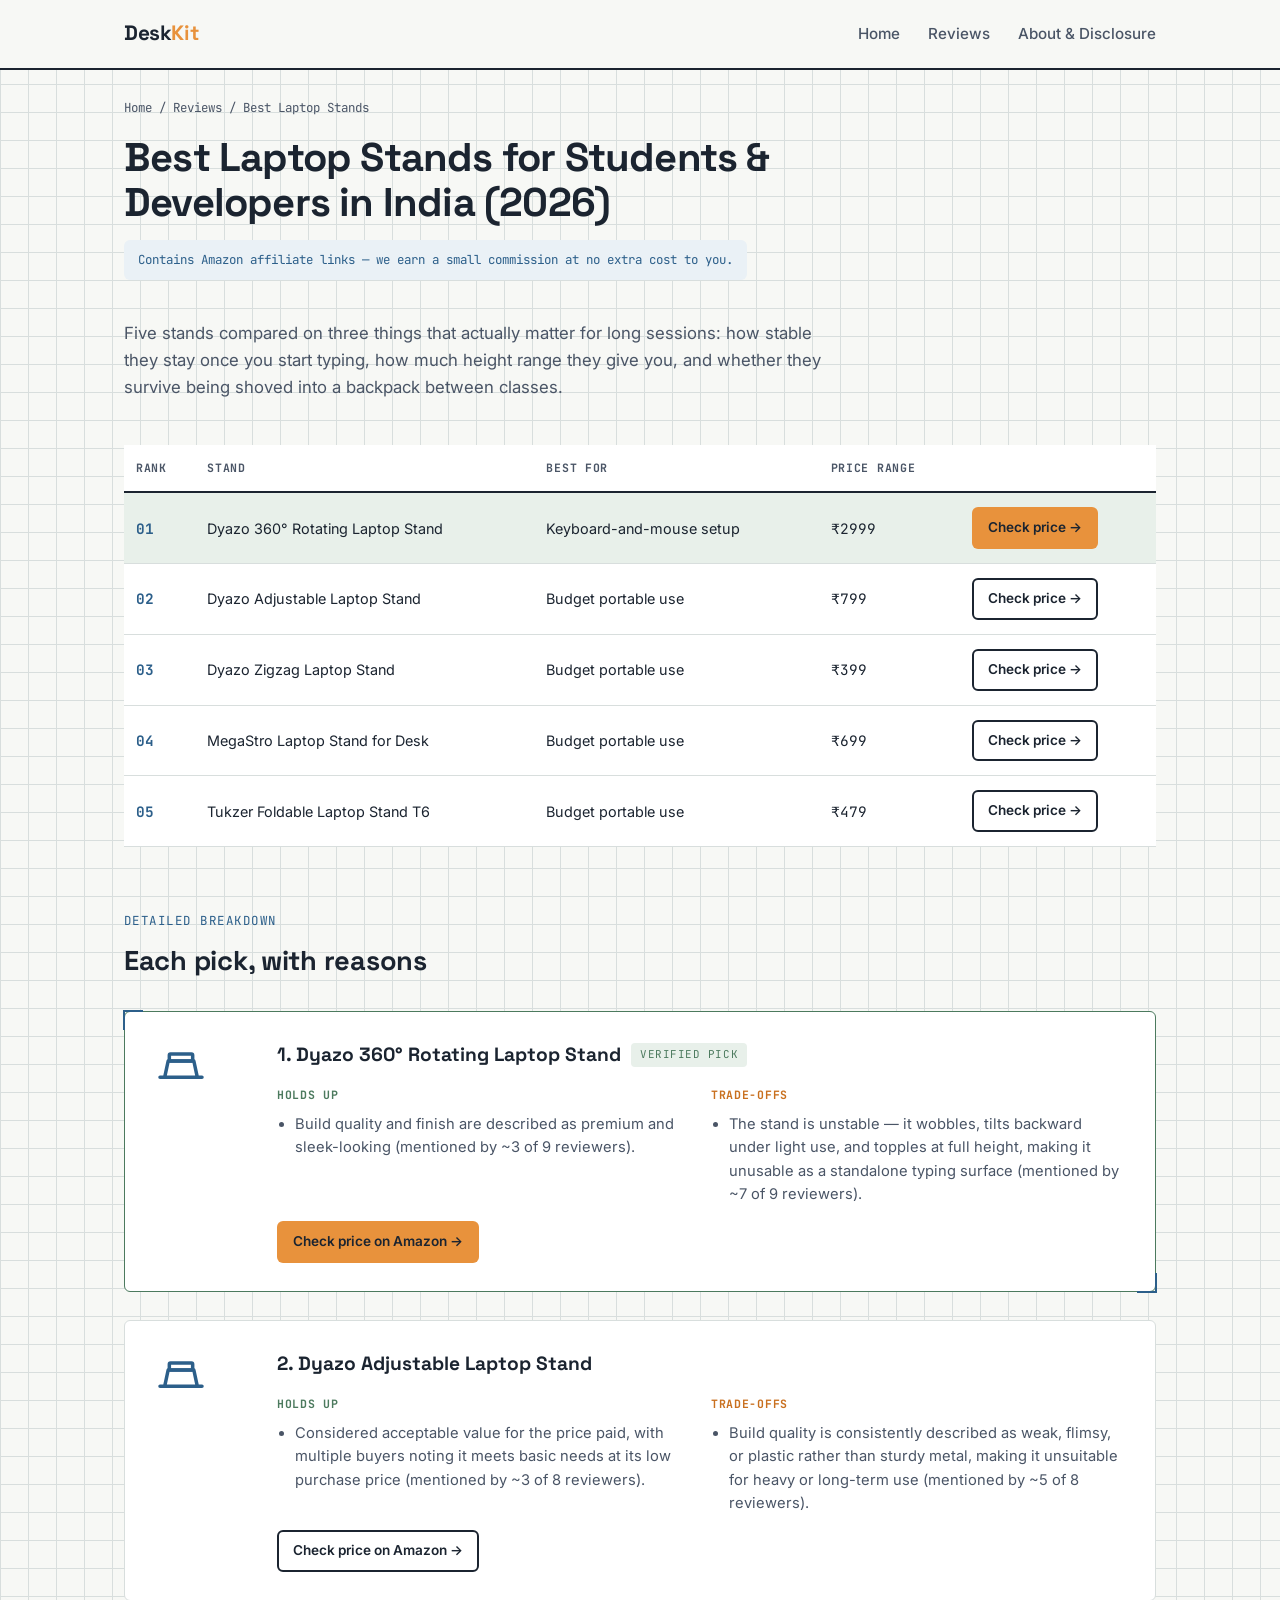
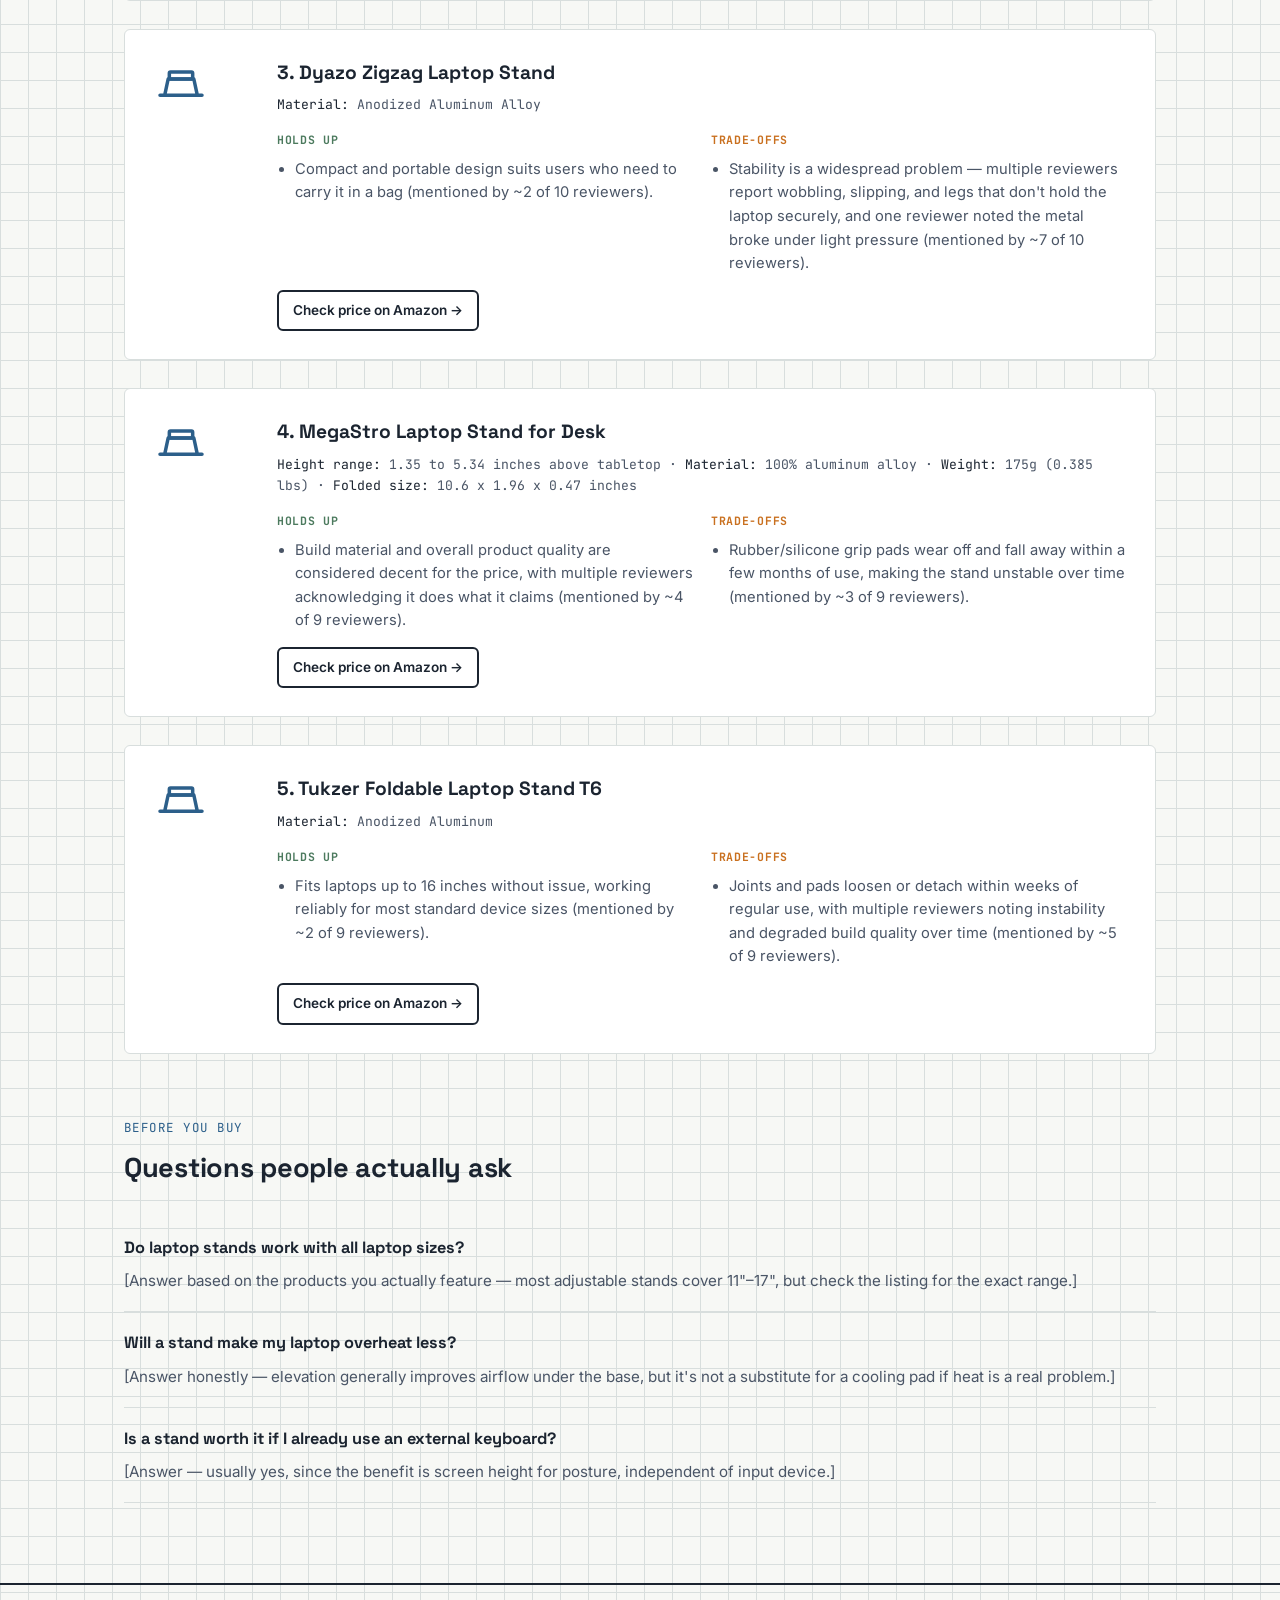
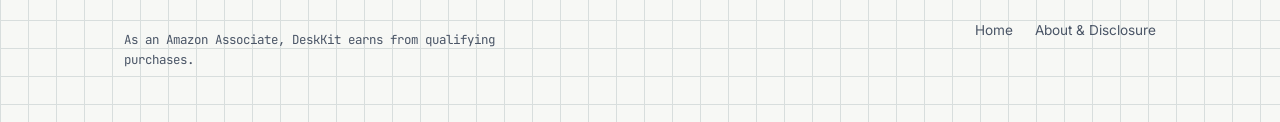
==== commit ada320d4: "about file updated" ====
--- a/reviews/best-laptop-stands.html
+++ b/reviews/best-laptop-stands.html
@@ -38,7 +38,7 @@
         you.</span>
       <p class="lead-text">Five stands compared on three things that actually matter for long sessions: how stable they
         stay once you start typing, how much height range they give you, and whether they survive being shoved into a
-        backpack between classes. <span class="sample-flag">Sample data — swap in real products</span></p>
+        backpack between classes.</p>
     </div>
 
     <div class="spec-table-wrap">
@@ -79,18 +79,14 @@
             <td>MegaStro Laptop Stand for Desk</td>
             <td>Budget portable use</td>
             <td class="price">₹699</td>
-            <td><a
-                href=" Form Factor	Table Stand Compatible Devices	Laptops, Tablets Compatible Phone Models	Yes Mounting Type	Tabletop Other Special Features of the Product	Adjustable, Stable, Ultra Light and Durable Antenna Location	Desk Adjustable Length	Yes"
-                class="btn btn-outline btn-sm">Check price →</a></td>
+            <td><a href="https://amzn.to/megastro" class="btn btn-outline btn-sm">Check price →</a></td>
           </tr>
           <tr>
             <td class="rank">05</td>
             <td>Tukzer Foldable Laptop Stand T6</td>
             <td>Budget portable use</td>
             <td class="price">₹479</td>
-            <td><a
-                href="Form Factor	Table Stand Compatible Devices	Laptops, Tablets Compatible Phone Models	Laptop, MacBook, iPad, Tablet, Notebook Mounting Type	Tabletop Other Special Features of the Product	Adjustable , Foldable , Lightweight , Portable Antenna Location	Desk Adjustable Length	Yes Fastening Type	Sticky Pad"
-                class="btn btn-outline btn-sm">Check price →</a></td>
+            <td><a href="https://amzn.to/tukzer" class="btn btn-outline btn-sm">Check price →</a></td>
           </tr>
         </tbody>
       </table>
@@ -222,8 +218,7 @@
             </ul>
           </div>
         </div>
-        <a href=" Form Factor	Table Stand Compatible Devices	Laptops, Tablets Compatible Phone Models	Yes Mounting Type	Tabletop Other Special Features of the Product	Adjustable, Stable, Ultra Light and Durable Antenna Location	Desk Adjustable Length	Yes"
-          class="btn btn-outline btn-sm">Check price on Amazon →</a>
+        <a href="https://amzn.to/megastro" class="btn btn-outline btn-sm">Check price on Amazon →</a>
       </div>
     </div>
 
@@ -253,8 +248,7 @@
             </ul>
           </div>
         </div>
-        <a href="Form Factor	Table Stand Compatible Devices	Laptops, Tablets Compatible Phone Models	Laptop, MacBook, iPad, Tablet, Notebook Mounting Type	Tabletop Other Special Features of the Product	Adjustable , Foldable , Lightweight , Portable Antenna Location	Desk Adjustable Length	Yes Fastening Type	Sticky Pad"
-          class="btn btn-outline btn-sm">Check price on Amazon →</a>
+        <a href="https://amzn.to/tukzer" class="btn btn-outline btn-sm">Check price on Amazon →</a>
       </div>
     </div>
 
